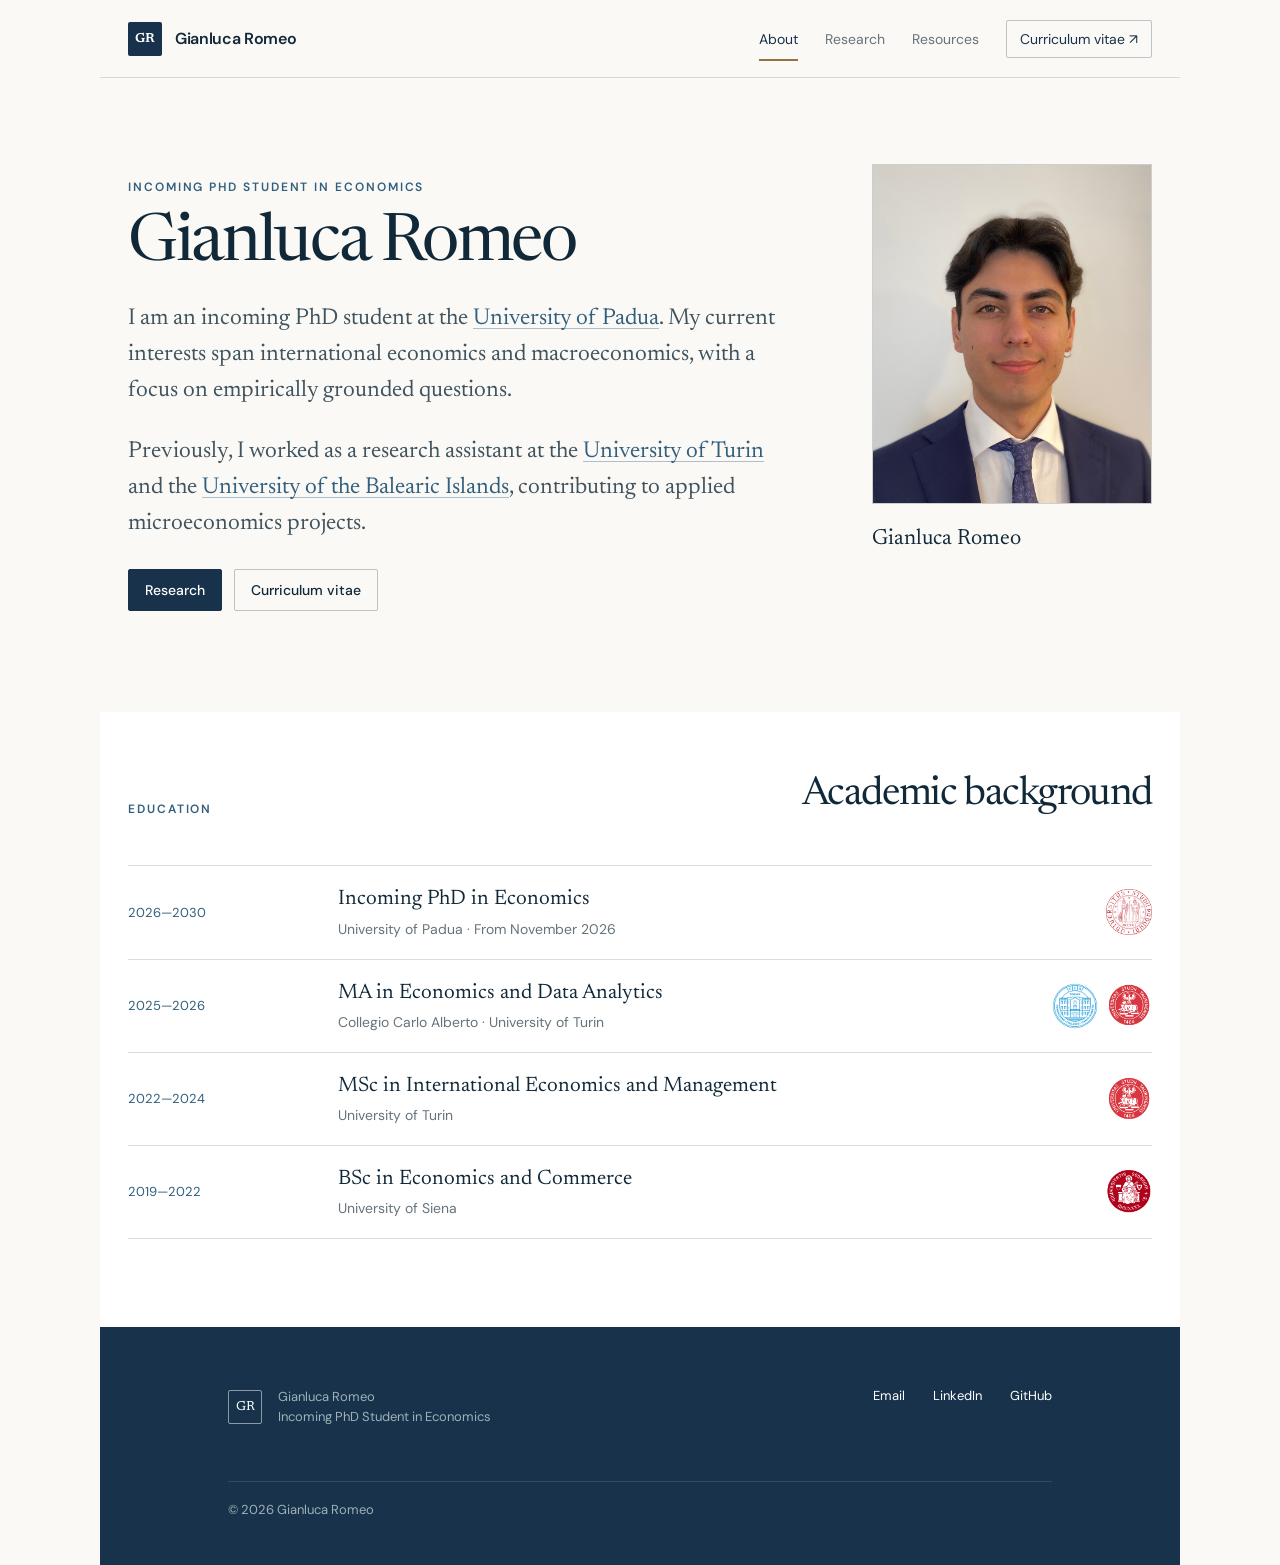
==== index.html @ e88b4da5 "personal website" ====
<!doctype html>
<html lang="en">
<head>
  <meta charset="UTF-8">
  <meta name="viewport" content="width=device-width, initial-scale=1">
  <meta name="description" content="Gianluca Romeo is a PhD student in Economics at the University of Padua, working in international economics, macroeconomics, and applied research.">
  <meta name="theme-color" content="#0d2538">
  <title>Gianluca Romeo — Economist</title>
  <link rel="preconnect" href="https://fonts.googleapis.com">
  <link rel="preconnect" href="https://fonts.gstatic.com" crossorigin>
  <link href="https://fonts.googleapis.com/css2?family=DM+Sans:wght@400;500;600&family=Newsreader:opsz,wght@6..72,400;6..72,500&display=swap" rel="stylesheet">
  <link rel="stylesheet" href="assets/style.css">
</head>
<body>
  <header class="site-header">
    <a class="wordmark" href="index.html" aria-label="Gianluca Romeo, home">
      <span class="monogram">GR</span><span>Gianluca Romeo</span>
      <!-- <span class="header-institutions" aria-hidden="true">
        <span></span>
        <img src="assets/unipd.png" alt="">
        <img src="assets/dsea.png" alt="">
      </span> -->
    </a>
    <nav aria-label="Primary navigation">
      <a class="active" href="index.html">About</a>
      <a href="research.html">Research</a>
      <a href="resources.html">Resources</a>
      <a class="nav-cta" href="assets/cv.pdf">Curriculum vitae ↗</a>
    </nav>
  </header>

  <main>
    <section class="hero wrap">
      <div class="hero-copy">
        <p class="kicker">Incoming PhD student in Economics</p>
        <h1>Gianluca Romeo</h1>
        <p class="intro">I am an incoming PhD student at the <a href="https://www.unipd.it/en">University of Padua</a>. My current interests span international economics and macroeconomics, with a focus on empirically grounded questions.</p>
        <p class="intro">Previously, I worked as a research assistant at the <a href="https://www.esomas-en.unito.it/do/home.pl">University of Turin</a> and the <a href="https://dea.uib.eu">University of the Balearic Islands</a>, contributing to applied microeconomics projects.</p>
        <div class="actions">
          <a class="button primary" href="research.html">Research</a>
          <a class="button secondary" href="assets/cv.pdf">Curriculum vitae</a>
        </div>
      </div>

      <aside class="profile">
        <div class="portrait-wrap"><img src="assets/pic.jpeg" alt="Portrait of Gianluca Romeo"></div>
        <div class="profile-meta">
          <div>
            <!-- <span class="status">University of Padua</span> -->
            <h2>Gianluca Romeo</h2>
            <!-- <p>Department of Economics and Management “Marco Fanno”</p> -->
          </div>
          <div class="institution">
            <img src="assets/unipd.png" alt="University of Padua">
            <img src="assets/dsea.png" alt="Department of Economics and Management">
          </div>
        </div>
      </aside>
    </section>

    <section class="education-section wrap">
      <div class="section-heading">
        <p class="section-label">Education</p>
        <h2>Academic background</h2>
      </div>
      <ol class="timeline">
        <li><span class="year">2026—2030</span><div><h3>Incoming PhD in Economics</h3><p>University of Padua · From November 2026</p></div><img class="education-logo" src="assets/unipd.png" alt="University of Padua logo"></li>
        <li><span class="year">2025—2026</span><div><h3>MA in Economics and Data Analytics</h3><p>Collegio Carlo Alberto · University of Turin</p></div><span class="education-logos"><img class="education-logo" src="assets/cca.png" alt="Collegio Carlo Alberto logo"><img class="education-logo" src="assets/unito.png" alt="University of Turin logo"></span></li>
        <li><span class="year">2022—2024</span><div><h3>MSc in International Economics and Management</h3><p>University of Turin</p></div><img class="education-logo" src="assets/unito.png" alt="University of Turin logo"></li>
        <li><span class="year">2019—2022</span><div><h3>BSc in Economics and Commerce</h3><p>University of Siena</p></div><img class="education-logo" src="assets/unisi.png" alt="University of Siena logo"></li>
      </ol>
    </section>
  </main>

  <footer class="site-footer wrap">
    <div><span class="monogram light">GR</span><p>Gianluca Romeo<br>Incoming PhD Student in Economics</p></div>
    <div class="footer-links"><a href="mailto:gianlucaromeo2000@gmail.com">Email</a><a href="https://www.linkedin.com/in/gianluca-romeo-a92a56165/">LinkedIn</a><a href="https://github.com/gianluca-romeo">GitHub</a></div>
    <p class="copyright">© 2026 Gianluca Romeo</p>
  </footer>
</body>
</html>
---- assets/style.css ----
:root{--ink:#102838;--navy:#0d2538;--paper:#f4f1ea;--white:#fffefa;--mist:#e5e9e5;--blue:#285c7a;--gold:#b6955f;--muted:#607078;--sans:"DM Sans",sans-serif;--serif:"Newsreader",Georgia,serif;--max:1200px}*{box-sizing:border-box}html{scroll-behavior:smooth}body{margin:0;background:var(--paper);color:var(--ink);font-family:var(--sans);font-size:16px;-webkit-font-smoothing:antialiased}a{color:inherit;text-decoration:none}.wrap{max-width:var(--max);margin:0 auto;padding-left:42px;padding-right:42px}.site-header{height:90px;max-width:var(--max);margin:0 auto;padding:0 42px;display:flex;align-items:center;justify-content:space-between;border-bottom:1px solid rgba(13,37,56,.15)}.wordmark{display:flex;align-items:center;gap:13px;font-weight:600;letter-spacing:-.02em}.monogram{width:38px;height:38px;border-radius:50%;display:inline-grid;place-items:center;background:var(--navy);color:white;font-family:var(--serif);font-size:15px}.site-header nav{display:flex;align-items:center;gap:32px;font-size:14px}.site-header nav a{color:var(--muted);position:relative}.site-header nav a:hover,.site-header nav a.active{color:var(--navy)}.site-header nav a.active:after{content:"";position:absolute;left:0;right:0;bottom:-13px;height:2px;background:var(--gold)}.site-header .nav-cta{padding:11px 17px;border:1px solid rgba(13,37,56,.25);color:var(--navy);transition:.2s}.site-header .nav-cta:hover{background:var(--navy);color:white;border-color:var(--navy)}.site-header .nav-cta:after{display:none}.hero{display:grid;grid-template-columns:1.12fr .88fr;gap:78px;min-height:680px;padding-top:76px;padding-bottom:86px;align-items:center}.kicker,.section-label{text-transform:uppercase;letter-spacing:.16em;font-size:12px;font-weight:600;color:var(--blue);margin:0 0 27px}.hero h1,.research-hero h1{font:400 clamp(54px,6.1vw,82px)/.98 var(--serif);letter-spacing:-.045em;margin:0;max-width:760px}.hero h1 em{font-weight:400;color:var(--blue)}.intro{font:400 19px/1.65 var(--sans);color:#465c67;max-width:620px;margin:30px 0}.actions{display:flex;gap:12px;margin:34px 0 50px}.button{display:inline-flex;align-items:center;justify-content:center;gap:35px;padding:15px 20px;font-size:14px;font-weight:600;border:1px solid rgba(13,37,56,.25);transition:.2s}.button:hover{transform:translateY(-2px)}.button.primary{background:var(--navy);color:white;border-color:var(--navy)}.button.primary:hover{background:var(--blue)}.button.secondary:hover{background:var(--white)}.focus-list{margin:0;display:grid;grid-template-columns:repeat(3,1fr);border-top:1px solid rgba(13,37,56,.18);padding-top:17px}.focus-list div{display:grid;gap:8px}.focus-list dt{font-size:11px;color:var(--gold);font-weight:600}.focus-list dd{margin:0;font:400 15px/1.3 var(--serif)}.profile{background:var(--navy);padding:14px;color:white;box-shadow:24px 24px 0 rgba(40,92,122,.12)}.portrait-wrap{height:480px;overflow:hidden;background:#ddd}.portrait-wrap img{width:100%;height:100%;object-fit:cover;object-position:center 25%}.profile-meta{padding:20px 9px 8px;display:flex;gap:14px;align-items:end;justify-content:space-between}.status{font-size:11px;text-transform:uppercase;letter-spacing:.13em;color:#bdcbd0}.status i{display:inline-block;width:6px;height:6px;border-radius:50%;background:#88ad92;margin-right:7px}.profile h2{font:400 26px/1 var(--serif);margin:11px 0 6px}.profile p{font-size:11px;color:#aebdc4;margin:0;max-width:235px;line-height:1.5}.institution{display:flex;align-items:center;gap:7px;background:white;padding:7px}.institution img{width:28px;height:28px;object-fit:contain}.statement{border-top:1px solid rgba(13,37,56,.15);padding-top:90px;padding-bottom:110px;display:grid;grid-template-columns:1fr 3fr;gap:32px}.statement h2,.section-heading h2,.research-contact h2{font:400 clamp(36px,4vw,52px)/1.08 var(--serif);letter-spacing:-.035em;margin:0;max-width:880px}.body-copy{display:grid;grid-template-columns:1fr 1fr;gap:52px;margin-top:44px}.body-copy p{margin:0;color:#52656e;line-height:1.75}.body-copy a,.text-link{color:var(--blue);border-bottom:1px solid rgba(40,92,122,.35)}.education-section{background:var(--white);max-width:none;padding-top:100px;padding-bottom:110px}.education-section>*{max-width:1116px;margin-left:auto;margin-right:auto}.section-heading{display:flex;align-items:end;justify-content:space-between;margin-bottom:48px}.section-heading .section-label{margin:0}.timeline{list-style:none;margin-top:0;margin-bottom:0;padding:0}.timeline li{display:grid;grid-template-columns:180px 1fr;gap:30px;border-top:1px solid #d9ddd9;padding:26px 0}.timeline li:last-child{border-bottom:1px solid #d9ddd9}.year{font-size:13px;color:var(--blue)}.timeline h3{font:400 24px/1.2 var(--serif);margin:0 0 7px}.timeline p{margin:0;color:var(--muted);font-size:14px}.site-footer{max-width:none;background:var(--navy);color:white;min-height:230px;padding-top:60px;padding-bottom:45px;display:grid;grid-template-columns:1fr auto;align-items:start}.site-footer>div,.site-footer>.copyright{max-width:1116px}.site-footer>div:first-child{display:flex;gap:16px;align-items:center}.monogram.light{background:transparent;border:1px solid rgba(255,255,255,.5)}.site-footer p{color:#9fb0b9;font-size:13px;line-height:1.5;margin:0}.footer-links{display:flex;gap:28px;font-size:13px}.footer-links a:hover{color:#cdb88f}.copyright{grid-column:1/-1;margin-top:55px!important;border-top:1px solid rgba(255,255,255,.12);padding-top:18px}.research-hero{padding-top:105px;padding-bottom:76px}.research-hero h1{font-size:clamp(70px,9vw,122px)}.research-hero>p:not(.kicker){font:400 24px/1.45 var(--serif);max-width:690px;color:#4c626b;margin:28px 0 48px}.topic-row{display:flex;flex-wrap:wrap;gap:9px}.topic-row span{border:1px solid rgba(13,37,56,.2);padding:9px 14px;font-size:12px;color:var(--blue)}.projects{padding-top:85px;padding-bottom:120px;border-top:1px solid rgba(13,37,56,.15)}.project{position:relative;display:grid;grid-template-columns:75px 1fr 100px;gap:25px;padding:38px 20px 38px 0;border-top:1px solid rgba(13,37,56,.18);transition:.2s}.project:last-child{border-bottom:1px solid rgba(13,37,56,.18)}.project:hover{background:rgba(255,255,255,.36);padding-left:20px}.project-number{font:400 20px var(--serif);color:var(--gold)}.project-meta{display:flex;gap:14px;text-transform:uppercase;letter-spacing:.13em;font-size:10px;color:var(--blue);margin-bottom:13px}.project h3{font:400 clamp(28px,3vw,40px)/1.1 var(--serif);margin:0 0 11px;letter-spacing:-.025em}.project p{max-width:730px;line-height:1.65;color:#52656e;margin:8px 0}.project .coauthor{color:var(--ink);font-size:13px;font-weight:500}.project-status{justify-self:end;align-self:start;font-size:10px;text-transform:uppercase;letter-spacing:.1em;background:#e4ddd0;padding:8px 10px;color:#6e593d}.project-status.complete{background:#dfe8e2;color:#38614b}.text-link{display:inline-block;font-size:13px;font-weight:600;margin-top:10px}.research-contact{display:grid;grid-template-columns:1fr 2.2fr auto;gap:35px;align-items:start;background:var(--blue);color:white;max-width:none;padding-top:75px;padding-bottom:75px}.research-contact>*{max-width:1116px}.research-contact .section-label{color:#c9d8de}.research-contact p:not(.section-label){color:#d6e0e4;max-width:540px;line-height:1.6}.research-contact .button{background:white;color:var(--navy);border-color:white;margin-top:5px}.research-contact h2{font-size:44px}
@media(max-width:900px){.site-header{padding:0 24px}.wrap{padding-left:24px;padding-right:24px}.hero{grid-template-columns:1fr;gap:50px}.profile{max-width:540px}.statement{grid-template-columns:1fr}.education-section>*{max-width:none}.site-footer{grid-template-columns:1fr;gap:35px}.copyright{margin-top:20px!important}.research-contact{grid-template-columns:1fr}.project{grid-template-columns:55px 1fr}.project-status{grid-column:2;grid-row:1;justify-self:end}}
@media(max-width:620px){.site-header{height:auto;min-height:82px;gap:18px}.wordmark>span:last-child{display:none}.site-header nav{gap:17px;font-size:13px}.site-header .nav-cta{display:none}.hero{padding-top:55px;min-height:0}.hero h1{font-size:48px}.intro{font-size:17px}.focus-list{grid-template-columns:1fr;gap:15px}.focus-list div{grid-template-columns:25px 1fr}.portrait-wrap{height:390px}.statement{padding-top:65px;padding-bottom:75px}.body-copy{grid-template-columns:1fr;gap:22px}.section-heading{display:block}.section-heading .section-label{margin-bottom:20px}.timeline li{grid-template-columns:1fr;gap:10px}.research-hero{padding-top:70px}.research-hero h1{font-size:66px}.project{grid-template-columns:38px 1fr;padding-right:0}.project:hover{padding-left:0}.project-status{display:none}.project h3{font-size:29px}.site-footer{padding-top:50px}.footer-links{flex-wrap:wrap}.research-contact{padding-top:60px;padding-bottom:60px}}
@media(prefers-reduced-motion:reduce){html{scroll-behavior:auto}.button,.project{transition:none}}

/* Restrained academic presentation */
:root{--paper:#faf9f6;--white:#fff;--navy:#17324a;--blue:#315f7d;--gold:#927344;--muted:#66737b;--max:1080px}
body{background:var(--paper)}
.site-header{height:78px;max-width:var(--max);padding:0 28px}.wrap{max-width:var(--max);padding-left:28px;padding-right:28px}
.monogram{width:34px;height:34px;font-size:13px;border-radius:2px}.site-header nav{gap:27px}.site-header .nav-cta{padding:9px 13px;border-radius:2px}
.hero{grid-template-columns:minmax(0,1fr) 280px;gap:80px;min-height:0;padding-top:86px;padding-bottom:95px;align-items:start}.hero-copy{padding-top:15px}
.hero h1{font-size:clamp(49px,6vw,66px);line-height:1.05;letter-spacing:-.035em;margin-bottom:22px}.hero .kicker{margin-bottom:15px}
.intro{font-family:var(--serif);font-size:23px;line-height:1.55;max-width:650px;margin:0 0 26px;color:#40545f}
.actions{margin:28px 0 43px}.button{gap:12px;padding:11px 16px;border-radius:2px;font-weight:500}.button:hover{transform:none}
.focus-list{max-width:640px;padding-top:14px}.focus-list dd{font-family:var(--sans);font-size:13px;color:#445862}
.profile{background:transparent;color:var(--ink);padding:0;box-shadow:none}.portrait-wrap{height:340px;background:#e8e7e3;border:1px solid rgba(13,37,56,.12)}
.profile-meta{padding:17px 0 0;display:block}.status{color:var(--blue);font-size:10px}.profile h2{font-size:22px;margin:7px 0 5px}.profile p{color:var(--muted);font-size:12px;max-width:280px}.institution{display:none}
.statement{padding-top:72px;padding-bottom:84px;grid-template-columns:150px 1fr}.statement h2{font-size:40px;max-width:750px}.body-copy{gap:44px;margin-top:32px;font-size:15px}
.education-section{padding-top:78px;padding-bottom:88px}.education-section>*{max-width:1024px}.section-heading h2{font-size:40px}.timeline li{padding:21px 0}.timeline h3{font-size:21px}
.site-footer{min-height:210px;padding-left:max(28px,calc((100% - 1024px)/2));padding-right:max(28px,calc((100% - 1024px)/2))}
.research-hero{padding-top:78px;padding-bottom:66px}.research-hero h1{font-size:clamp(56px,8vw,82px)}.research-hero>p:not(.kicker){font-size:21px;max-width:650px;margin:22px 0 36px}
.projects{padding-top:67px;padding-bottom:95px}.project{grid-template-columns:58px 1fr 90px;padding-top:30px;padding-bottom:30px}.project:hover{background:transparent;padding-left:0}.project h3{font-size:clamp(25px,3vw,32px)}
.research-contact{padding-left:max(28px,calc((100% - 1024px)/2));padding-right:max(28px,calc((100% - 1024px)/2));padding-top:62px;padding-bottom:62px}.research-contact h2{font-size:38px}
@media(max-width:760px){.hero{grid-template-columns:1fr;gap:38px;padding-top:58px}.profile{max-width:280px;grid-row:1}.hero-copy{grid-row:2}.portrait-wrap{height:320px}.statement{grid-template-columns:1fr}.body-copy{grid-template-columns:1fr}.research-contact{grid-template-columns:1fr}}
@media(max-width:620px){.site-header{padding:0 20px}.wrap{padding-left:20px;padding-right:20px}.hero h1{font-size:45px}.intro{font-size:20px}.focus-list{grid-template-columns:1fr}.statement h2,.section-heading h2{font-size:34px}}

/* Intro links and tighter section rhythm */
.intro a{
  color:var(--blue);
  text-decoration:none;
  background-image:linear-gradient(rgba(49,95,125,.38),rgba(49,95,125,.38));
  background-position:0 95%;
  background-repeat:no-repeat;
  background-size:100% 1px;
  transition:color .18s ease,background-size .18s ease;
}
.intro a:hover,
.intro a:focus-visible{
  color:var(--navy);
  background-size:100% 2px;
}
.intro a:focus-visible{
  outline:2px solid rgba(49,95,125,.28);
  outline-offset:3px;
}
.hero{padding-bottom:58px}
.education-section{padding-top:62px}
@media(max-width:760px){.hero{padding-bottom:48px}.education-section{padding-top:54px}}

/* Institutional logos in the site header */
.header-institutions{
  display:flex;
  align-items:center;
  gap:8px;
  flex:0 0 auto;
}
.header-institutions img{
  width:35px;
  height:35px;
  object-fit:contain;
}
.header-institutions>span{
  width:1px;
  height:25px;
  margin:0 3px 0 2px;
  background:rgba(23,50,74,.18);
}

/* Tighter transition into selected projects */
.research-hero{padding-bottom:34px}
.projects{padding-top:42px}

@media(max-width:760px){
  .header-institutions img{width:27px;height:27px}
  .header-institutions>span{height:22px}
  .research-hero{padding-bottom:28px}
  .projects{padding-top:34px}
}
@media(max-width:480px){
  .header-institutions{display:none}
}

/* Resources */
.resources-hero{padding-top:78px;padding-bottom:48px}
.resources-hero h1{font:400 clamp(56px,8vw,82px)/1 var(--serif);letter-spacing:-.045em;margin:0}
.resources-hero>p:not(.kicker){font:400 21px/1.55 var(--serif);max-width:710px;color:#4c626b;margin:22px 0 0}
.resources-library{padding-top:52px;padding-bottom:100px;border-top:1px solid rgba(13,37,56,.15)}
.resources-heading{display:grid;grid-template-columns:150px 1fr;gap:30px;align-items:end;margin-bottom:36px}
.resources-heading .section-label{margin:0}
.resources-heading h2{font:400 40px/1.08 var(--serif);letter-spacing:-.035em;margin:0}
.resource-entry{display:grid;grid-template-columns:58px 1fr 70px;gap:26px;padding:31px 0;border-top:1px solid rgba(13,37,56,.18)}
.resource-entry:nth-of-type(3){border-bottom:1px solid rgba(13,37,56,.18)}
.resource-index{font:400 19px var(--serif);color:var(--gold)}
.resource-meta{display:flex;gap:14px;text-transform:uppercase;letter-spacing:.13em;font-size:10px;color:var(--blue);margin-bottom:12px}
.resource-copy h3{font:400 clamp(25px,3vw,32px)/1.15 var(--serif);letter-spacing:-.025em;margin:0 0 10px}
.resource-copy>p{max-width:730px;color:#52656e;line-height:1.65;margin:0}
.resource-copy .resource-note{font-size:12px;color:var(--blue);margin-top:13px}
.resource-format{justify-self:end;align-self:start;font-size:10px;letter-spacing:.12em;color:var(--muted);border:1px solid rgba(13,37,56,.18);padding:7px 9px}
.resources-disclaimer{display:grid;grid-template-columns:180px 1fr;gap:28px;margin-top:42px;padding:24px 26px;background:#f1efe9;border-left:2px solid var(--gold)}
.resources-disclaimer span{font-size:11px;text-transform:uppercase;letter-spacing:.13em;color:var(--blue);font-weight:600}
.resources-disclaimer p{max-width:690px;font-size:13px;line-height:1.65;color:var(--muted);margin:0}
@media(max-width:620px){
  .resources-hero{padding-top:60px;padding-bottom:38px}
  .resources-library{padding-top:38px;padding-bottom:72px}
  .resources-heading{display:block}.resources-heading .section-label{margin-bottom:16px}.resources-heading h2{font-size:34px}
  .resource-entry{grid-template-columns:34px 1fr;gap:16px}.resource-format{display:none}
  .resources-disclaimer{grid-template-columns:1fr;gap:12px;padding:21px}
}

/* Match the Research transition to the Resources page */
.research-hero{padding-bottom:48px}
.research-hero>p:not(.kicker){margin-bottom:0}
.projects{padding-top:52px}
@media(max-width:620px){
  .research-hero{padding-bottom:38px}
  .projects{padding-top:38px}
}

/* Academic background logos */
.timeline li{grid-template-columns:180px minmax(0,1fr) 100px;align-items:center}
.education-logo{width:46px;height:46px;object-fit:contain;justify-self:end}
.education-logos{display:flex;align-items:center;justify-content:flex-end;gap:8px}
.education-logos .education-logo{width:46px;height:46px}
@media(max-width:620px){
  .timeline li{grid-template-columns:minmax(0,1fr) 85px}
  .timeline li .year{grid-column:1}
  .timeline li>div{grid-column:1}
  .education-logo{grid-column:2;grid-row:1 / span 2;width:40px;height:40px}
  .education-logos{grid-column:2;grid-row:1 / span 2;gap:5px}
  .education-logos .education-logo{width:40px;height:40px}
}
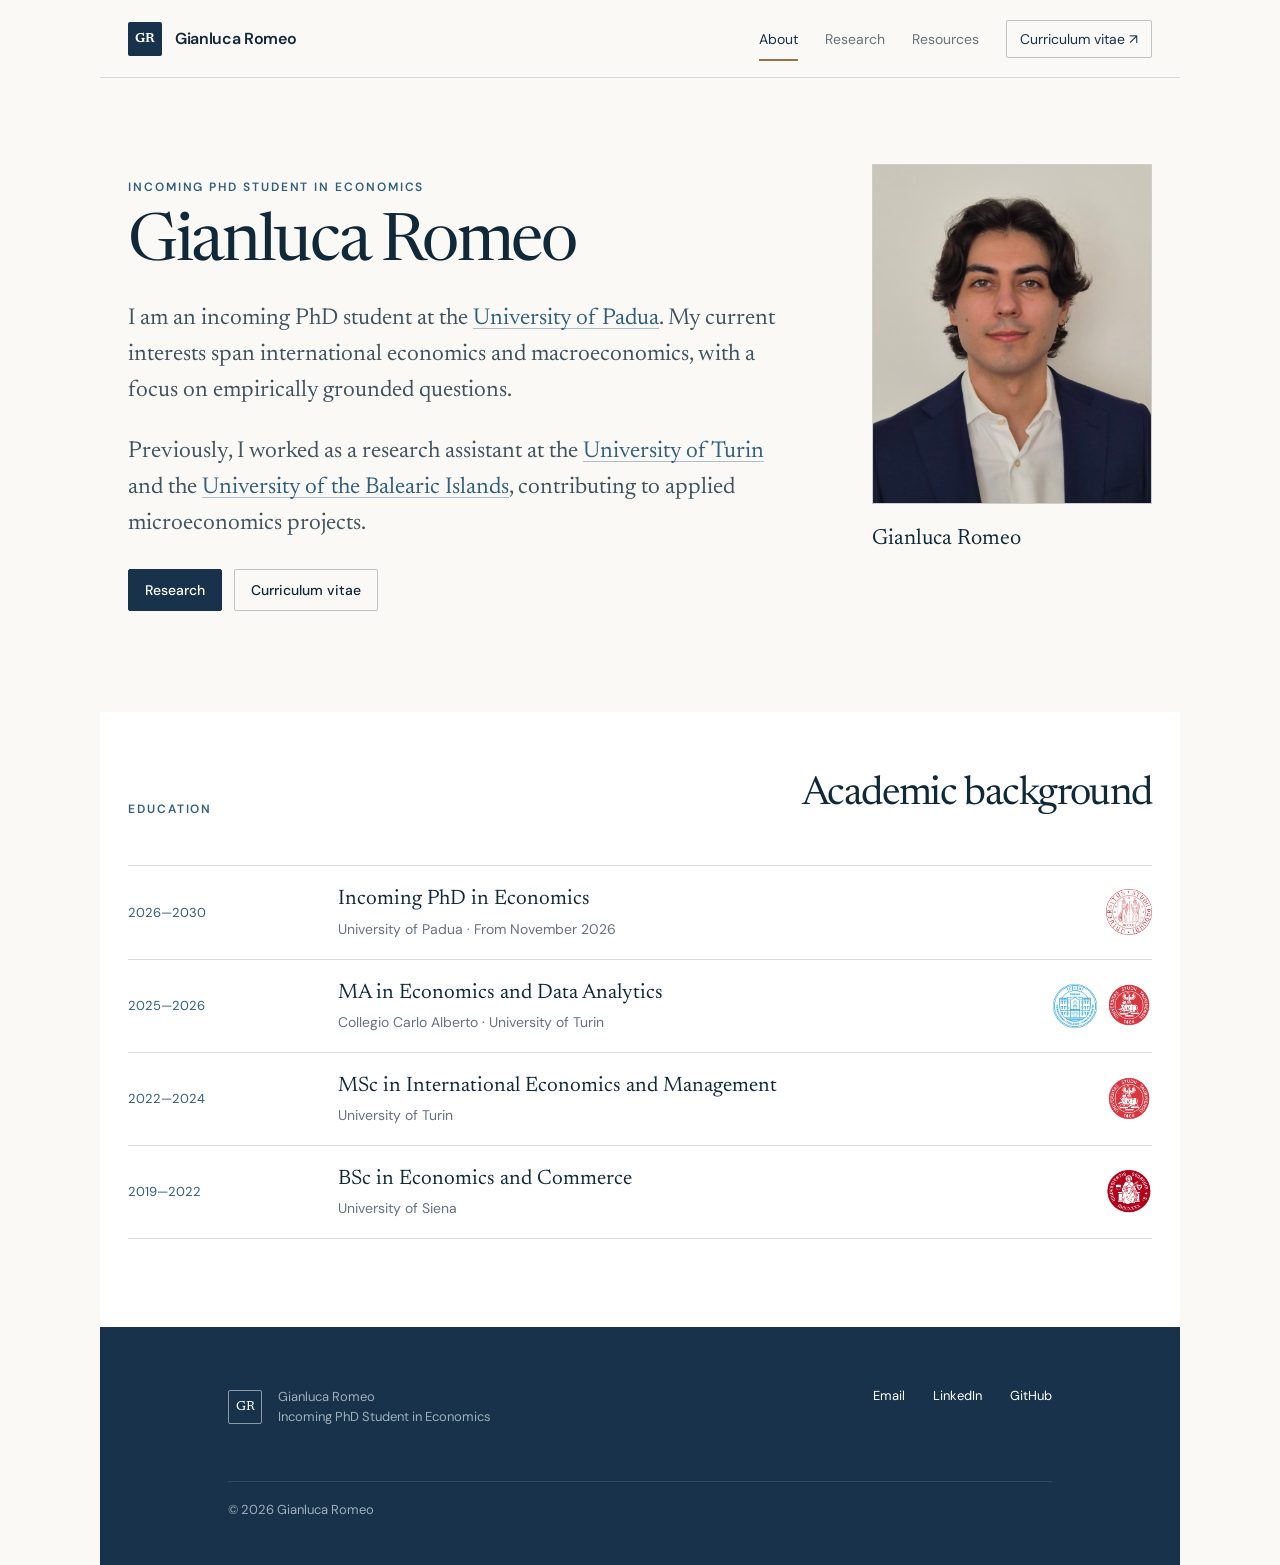
==== commit d4e1fb1e: "Update index.html" ====
--- a/index.html
+++ b/index.html
@@ -3,9 +3,9 @@
 <head>
   <meta charset="UTF-8">
   <meta name="viewport" content="width=device-width, initial-scale=1">
-  <meta name="description" content="Gianluca Romeo is a PhD student in Economics at the University of Padua, working in international economics, macroeconomics, and applied research.">
+  <meta name="description" content="Gianluca Romeo is an incoming PhD student in Economics at the University of Padua, working in international economics, macroeconomics, and applied research.">
   <meta name="theme-color" content="#0d2538">
-  <title>Gianluca Romeo — Economist</title>
+  <title>Gianluca Romeo | Economics</title>
   <link rel="preconnect" href="https://fonts.googleapis.com">
   <link rel="preconnect" href="https://fonts.gstatic.com" crossorigin>
   <link href="https://fonts.googleapis.com/css2?family=DM+Sans:wght@400;500;600&family=Newsreader:opsz,wght@6..72,400;6..72,500&display=swap" rel="stylesheet">
@@ -43,7 +43,7 @@
       </div>
 
       <aside class="profile">
-        <div class="portrait-wrap"><img src="assets/pic.jpeg" alt="Portrait of Gianluca Romeo"></div>
+        <div class="portrait-wrap"><img src="assets/pic_new.jpeg" alt="Portrait of Gianluca Romeo"></div>
         <div class="profile-meta">
           <div>
             <!-- <span class="status">University of Padua</span> -->
--- a/assets/style.css
+++ b/assets/style.css
@@ -129,3 +129,19 @@
   .education-logos{grid-column:2;grid-row:1 / span 2;gap:5px}
   .education-logos .education-logo{width:40px;height:40px}
 }
+
+@media (max-width: 900px) {
+  .project {
+    grid-template-columns: 34px minmax(0, 1fr);
+    gap: 16px;
+    padding-right: 0;
+  }
+
+  .project-main {
+    min-width: 0;
+  }
+
+  .project-status {
+    display: none;
+  }
+}
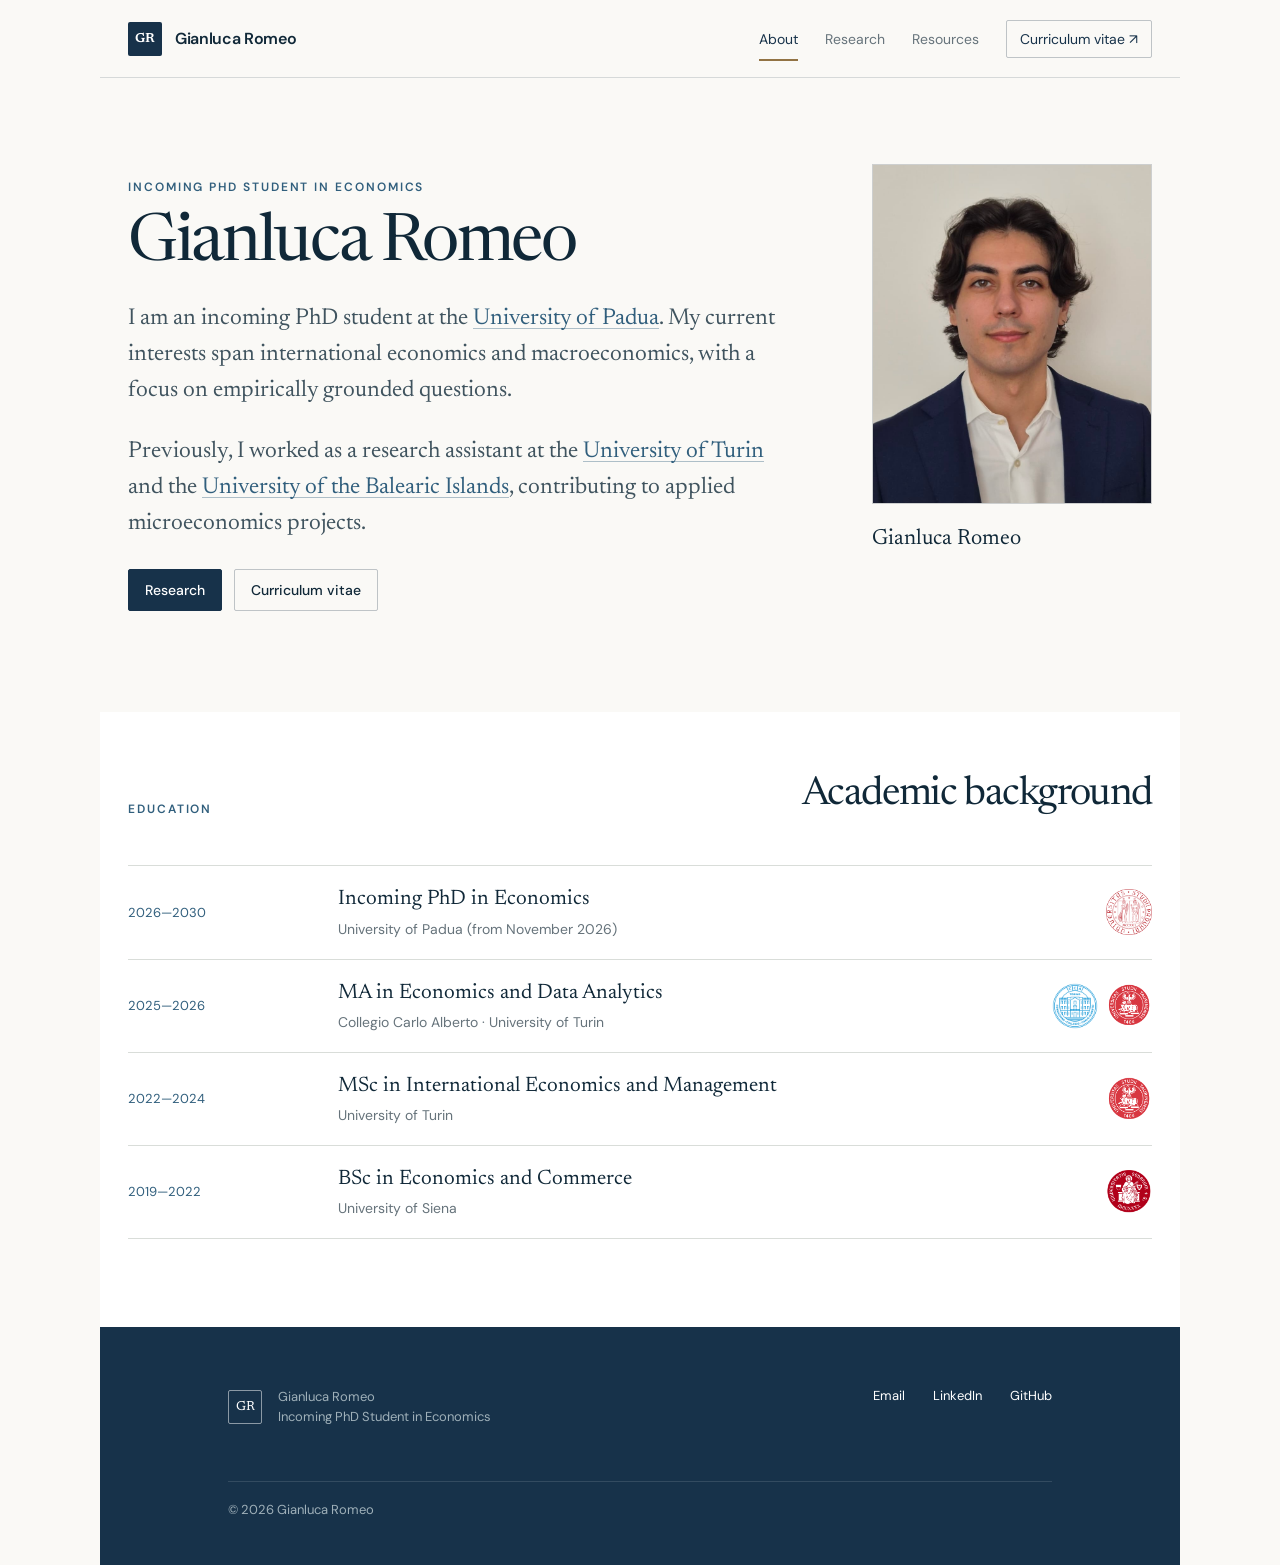
==== commit eacf85a0: "Update index.html" ====
--- a/index.html
+++ b/index.html
@@ -64,7 +64,7 @@
         <h2>Academic background</h2>
       </div>
       <ol class="timeline">
-        <li><span class="year">2026—2030</span><div><h3>Incoming PhD in Economics</h3><p>University of Padua · From November 2026</p></div><img class="education-logo" src="assets/unipd.png" alt="University of Padua logo"></li>
+        <li><span class="year">2026—2030</span><div><h3>Incoming PhD in Economics</h3><p>University of Padua (from November 2026)</p></div><img class="education-logo" src="assets/unipd.png" alt="University of Padua logo"></li>
         <li><span class="year">2025—2026</span><div><h3>MA in Economics and Data Analytics</h3><p>Collegio Carlo Alberto · University of Turin</p></div><span class="education-logos"><img class="education-logo" src="assets/cca.png" alt="Collegio Carlo Alberto logo"><img class="education-logo" src="assets/unito.png" alt="University of Turin logo"></span></li>
         <li><span class="year">2022—2024</span><div><h3>MSc in International Economics and Management</h3><p>University of Turin</p></div><img class="education-logo" src="assets/unito.png" alt="University of Turin logo"></li>
         <li><span class="year">2019—2022</span><div><h3>BSc in Economics and Commerce</h3><p>University of Siena</p></div><img class="education-logo" src="assets/unisi.png" alt="University of Siena logo"></li>
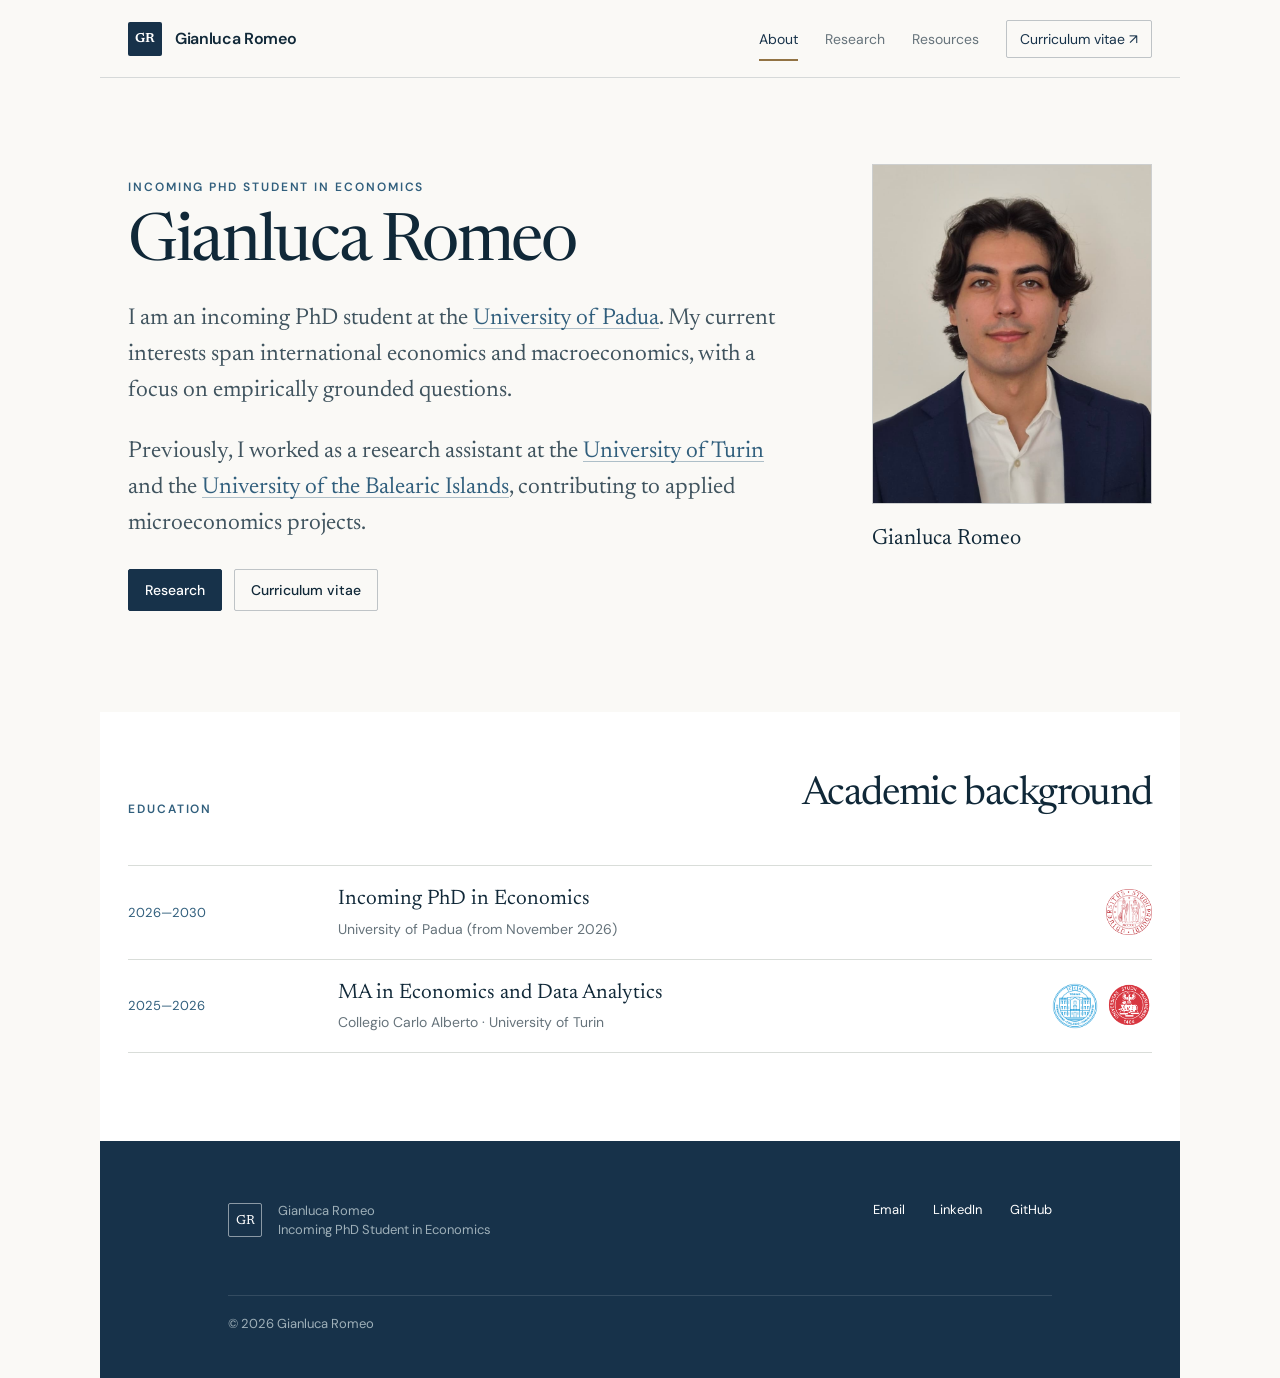
==== commit 82b317ee: "Update index.html" ====
--- a/index.html
+++ b/index.html
@@ -66,9 +66,7 @@
       <ol class="timeline">
         <li><span class="year">2026—2030</span><div><h3>Incoming PhD in Economics</h3><p>University of Padua (from November 2026)</p></div><img class="education-logo" src="assets/unipd.png" alt="University of Padua logo"></li>
         <li><span class="year">2025—2026</span><div><h3>MA in Economics and Data Analytics</h3><p>Collegio Carlo Alberto · University of Turin</p></div><span class="education-logos"><img class="education-logo" src="assets/cca.png" alt="Collegio Carlo Alberto logo"><img class="education-logo" src="assets/unito.png" alt="University of Turin logo"></span></li>
-        <li><span class="year">2022—2024</span><div><h3>MSc in International Economics and Management</h3><p>University of Turin</p></div><img class="education-logo" src="assets/unito.png" alt="University of Turin logo"></li>
-        <li><span class="year">2019—2022</span><div><h3>BSc in Economics and Commerce</h3><p>University of Siena</p></div><img class="education-logo" src="assets/unisi.png" alt="University of Siena logo"></li>
-      </ol>
+        </ol>
     </section>
   </main>
 
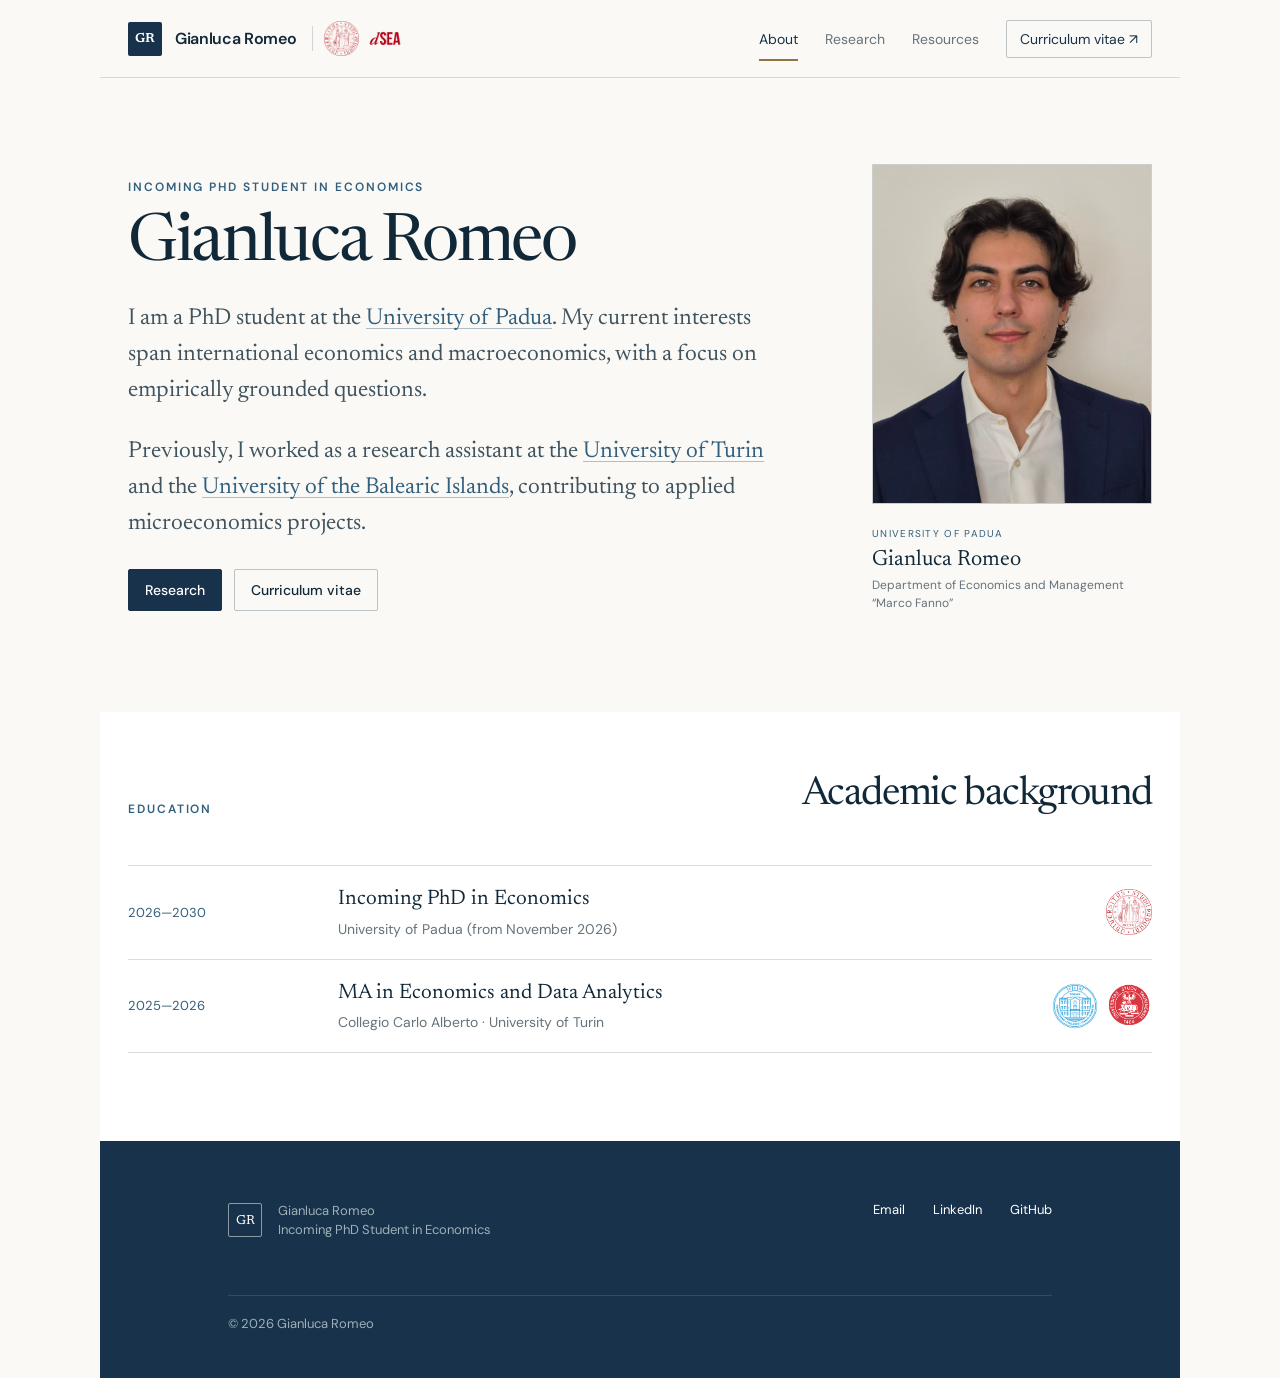
==== commit 02255b75: "Update description and status in index.html" ====
--- a/index.html
+++ b/index.html
@@ -3,7 +3,7 @@
 <head>
   <meta charset="UTF-8">
   <meta name="viewport" content="width=device-width, initial-scale=1">
-  <meta name="description" content="Gianluca Romeo is an incoming PhD student in Economics at the University of Padua, working in international economics, macroeconomics, and applied research.">
+  <meta name="description" content="Gianluca Romeo is a PhD student in Economics at the University of Padua, working in international economics, macroeconomics, and applied research.">
   <meta name="theme-color" content="#0d2538">
   <title>Gianluca Romeo | Economics</title>
   <link rel="preconnect" href="https://fonts.googleapis.com">
@@ -15,11 +15,11 @@
   <header class="site-header">
     <a class="wordmark" href="index.html" aria-label="Gianluca Romeo, home">
       <span class="monogram">GR</span><span>Gianluca Romeo</span>
-      <!-- <span class="header-institutions" aria-hidden="true">
+      <span class="header-institutions" aria-hidden="true">
         <span></span>
         <img src="assets/unipd.png" alt="">
         <img src="assets/dsea.png" alt="">
-      </span> -->
+      </span>
     </a>
     <nav aria-label="Primary navigation">
       <a class="active" href="index.html">About</a>
@@ -34,7 +34,7 @@
       <div class="hero-copy">
         <p class="kicker">Incoming PhD student in Economics</p>
         <h1>Gianluca Romeo</h1>
-        <p class="intro">I am an incoming PhD student at the <a href="https://www.unipd.it/en">University of Padua</a>. My current interests span international economics and macroeconomics, with a focus on empirically grounded questions.</p>
+        <p class="intro">I am a PhD student at the <a href="https://www.unipd.it/en">University of Padua</a>. My current interests span international economics and macroeconomics, with a focus on empirically grounded questions.</p>
         <p class="intro">Previously, I worked as a research assistant at the <a href="https://www.esomas-en.unito.it/do/home.pl">University of Turin</a> and the <a href="https://dea.uib.eu">University of the Balearic Islands</a>, contributing to applied microeconomics projects.</p>
         <div class="actions">
           <a class="button primary" href="research.html">Research</a>
@@ -46,9 +46,9 @@
         <div class="portrait-wrap"><img src="assets/pic_new.jpeg" alt="Portrait of Gianluca Romeo"></div>
         <div class="profile-meta">
           <div>
-            <!-- <span class="status">University of Padua</span> -->
+            <span class="status">University of Padua</span>
             <h2>Gianluca Romeo</h2>
-            <!-- <p>Department of Economics and Management “Marco Fanno”</p> -->
+            <p>Department of Economics and Management “Marco Fanno”</p>
           </div>
           <div class="institution">
             <img src="assets/unipd.png" alt="University of Padua">
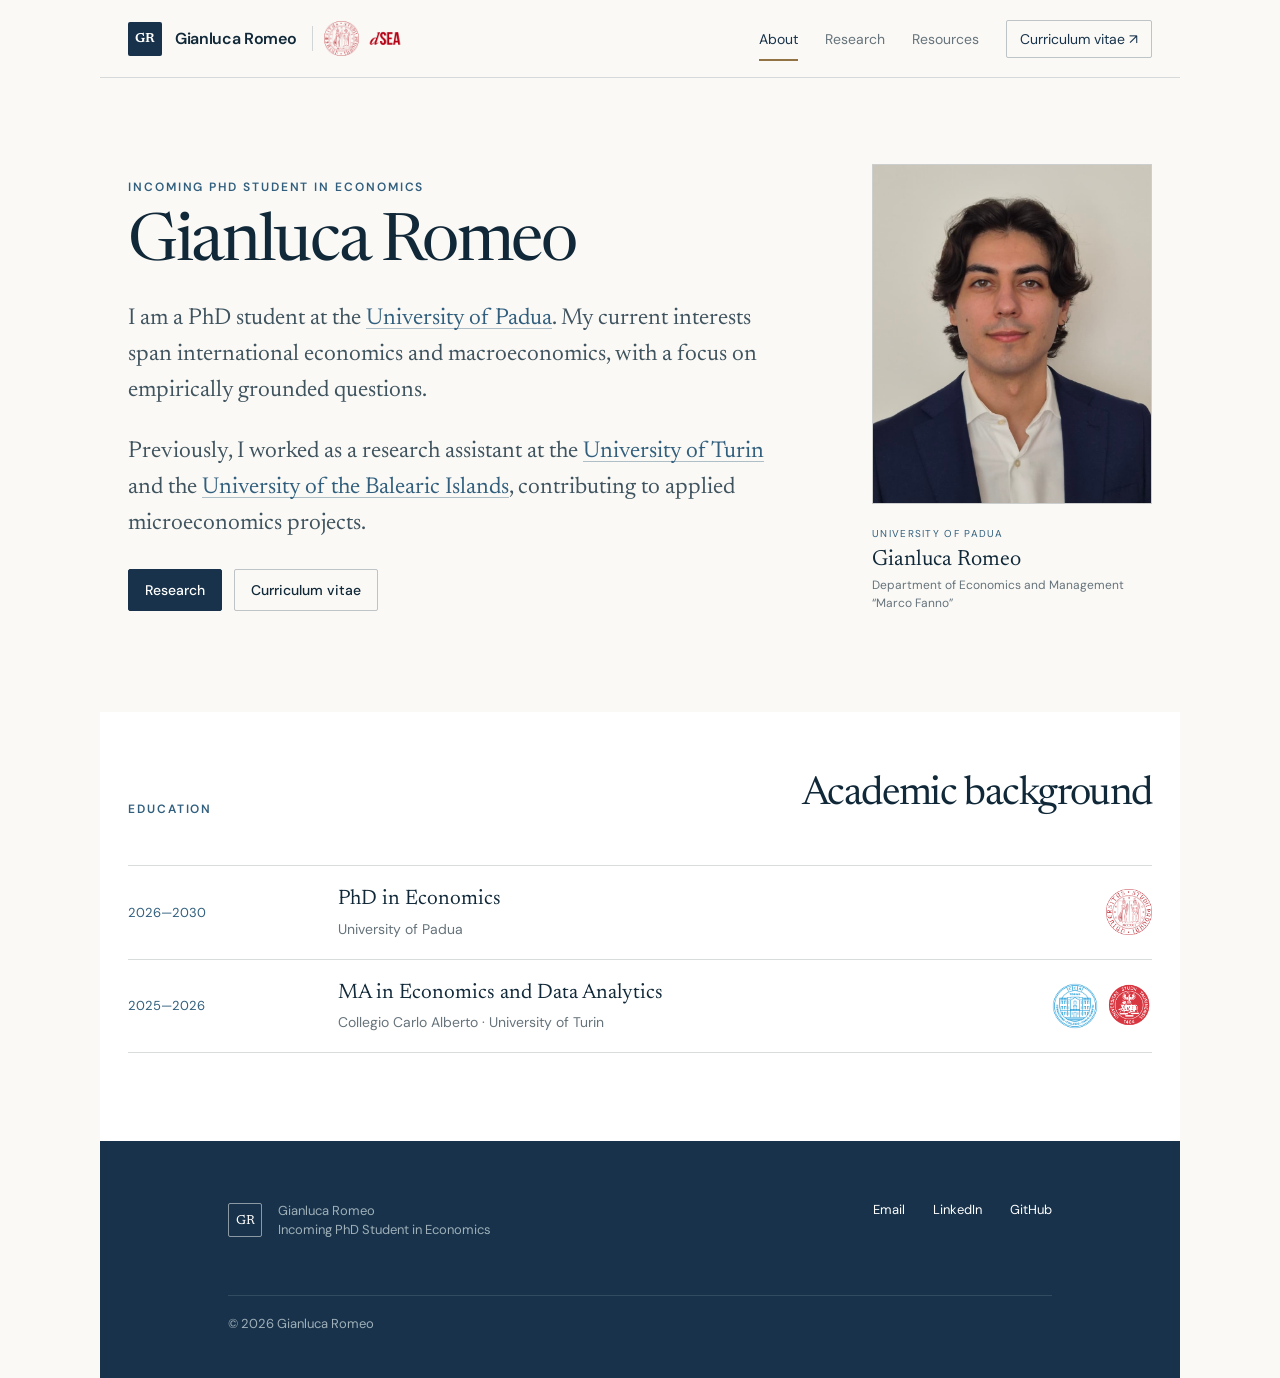
==== commit 21da5485: "Update index.html" ====
--- a/index.html
+++ b/index.html
@@ -64,7 +64,7 @@
         <h2>Academic background</h2>
       </div>
       <ol class="timeline">
-        <li><span class="year">2026—2030</span><div><h3>Incoming PhD in Economics</h3><p>University of Padua (from November 2026)</p></div><img class="education-logo" src="assets/unipd.png" alt="University of Padua logo"></li>
+        <li><span class="year">2026—2030</span><div><h3>PhD in Economics</h3><p>University of Padua</p></div><img class="education-logo" src="assets/unipd.png" alt="University of Padua logo"></li>
         <li><span class="year">2025—2026</span><div><h3>MA in Economics and Data Analytics</h3><p>Collegio Carlo Alberto · University of Turin</p></div><span class="education-logos"><img class="education-logo" src="assets/cca.png" alt="Collegio Carlo Alberto logo"><img class="education-logo" src="assets/unito.png" alt="University of Turin logo"></span></li>
         </ol>
     </section>
